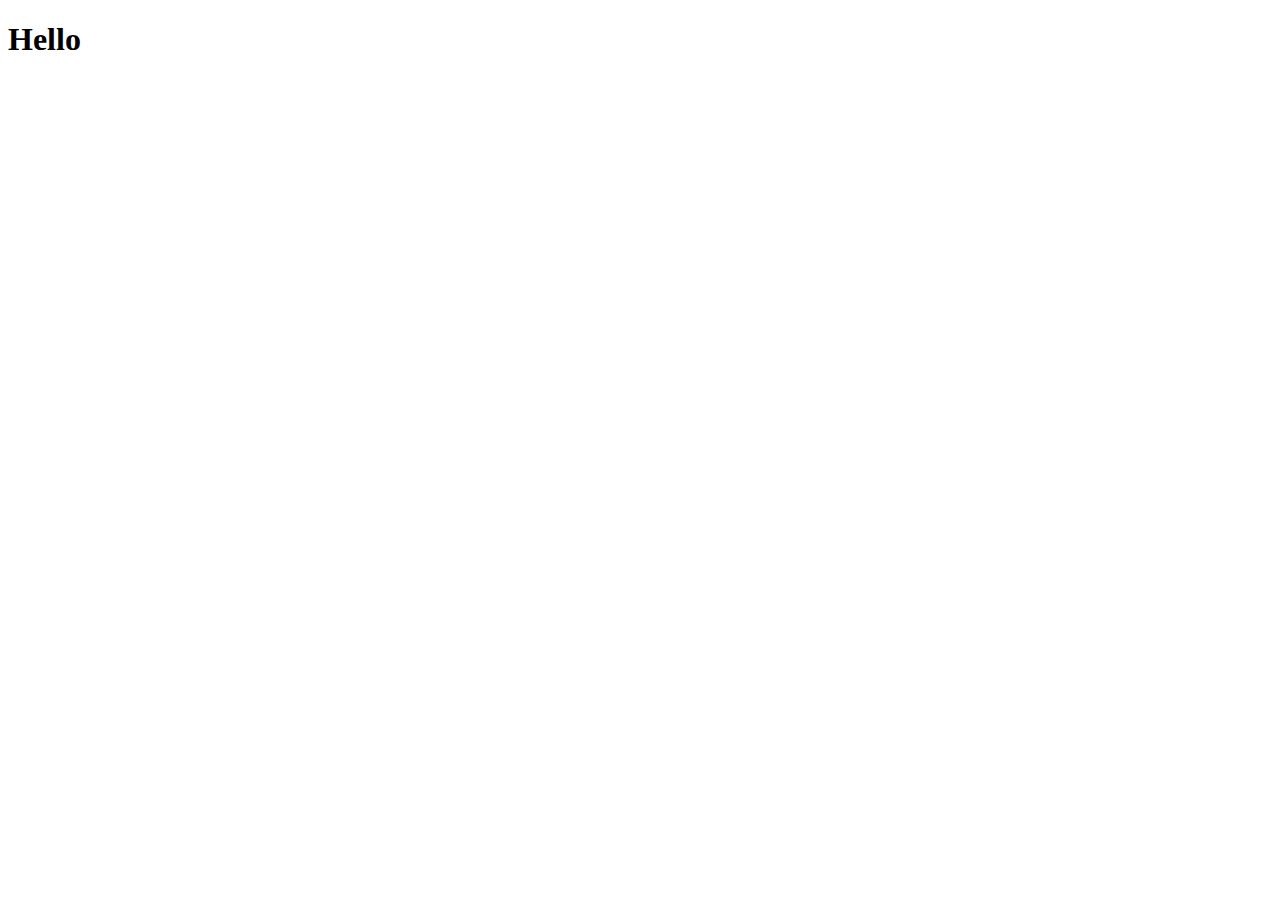
==== index.html @ 55695bc6 "213" ====
<!DOCTYPE html>
<html lang="en">
<head>
    <meta charset="UTF-8">
    <meta name="viewport" content="width=device-width, initial-scale=1.0">
    <meta http-equiv="X-UA-Compatible" content="ie=edge">
    <title>Document</title>
</head>
<body>
    <h1>Hello</h1>
</body>
</html>
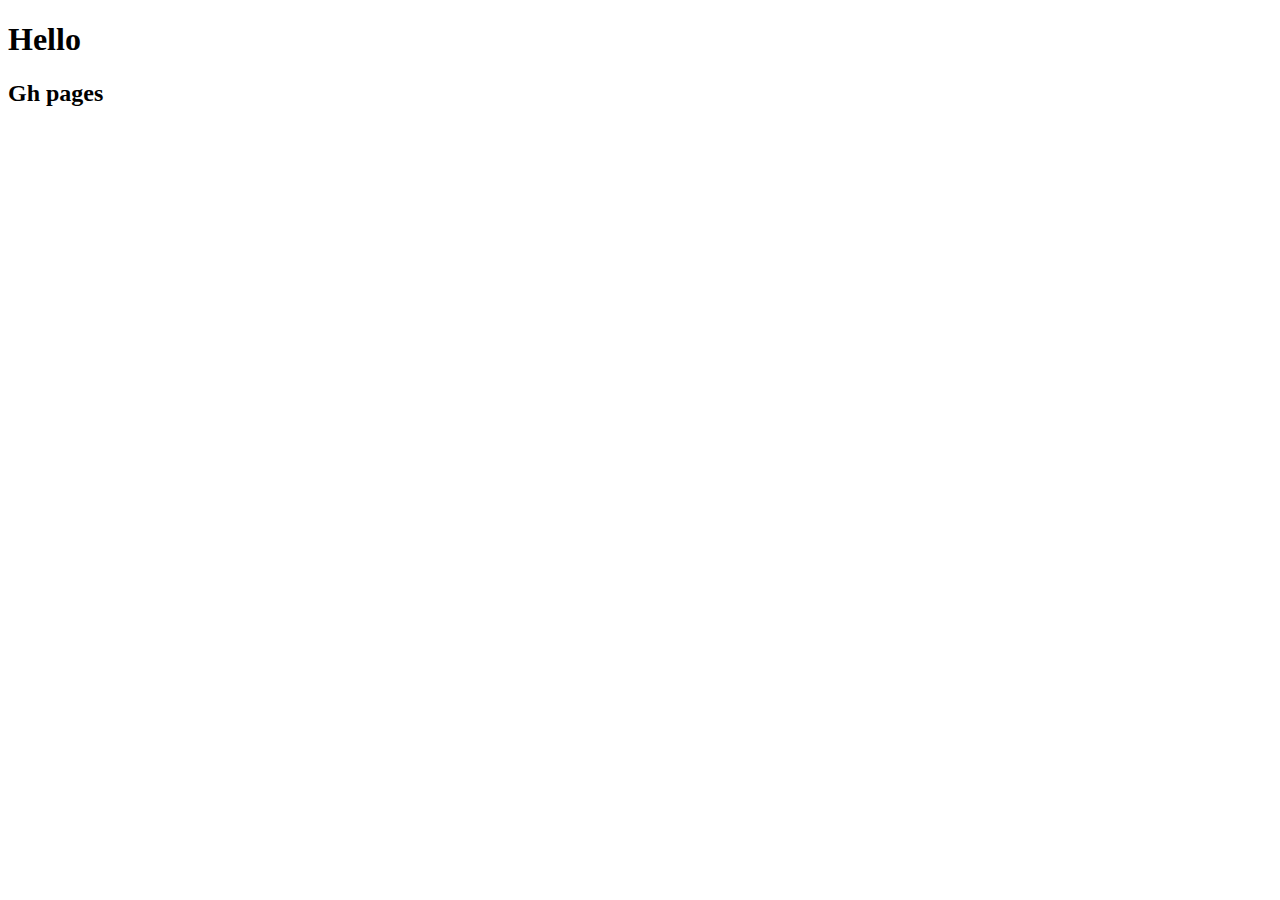
==== commit e4955cae: "213" ====
--- a/index.html
+++ b/index.html
@@ -8,5 +8,6 @@
 </head>
 <body>
     <h1>Hello</h1>
+    <h2>Gh pages</h2>
 </body>
 </html>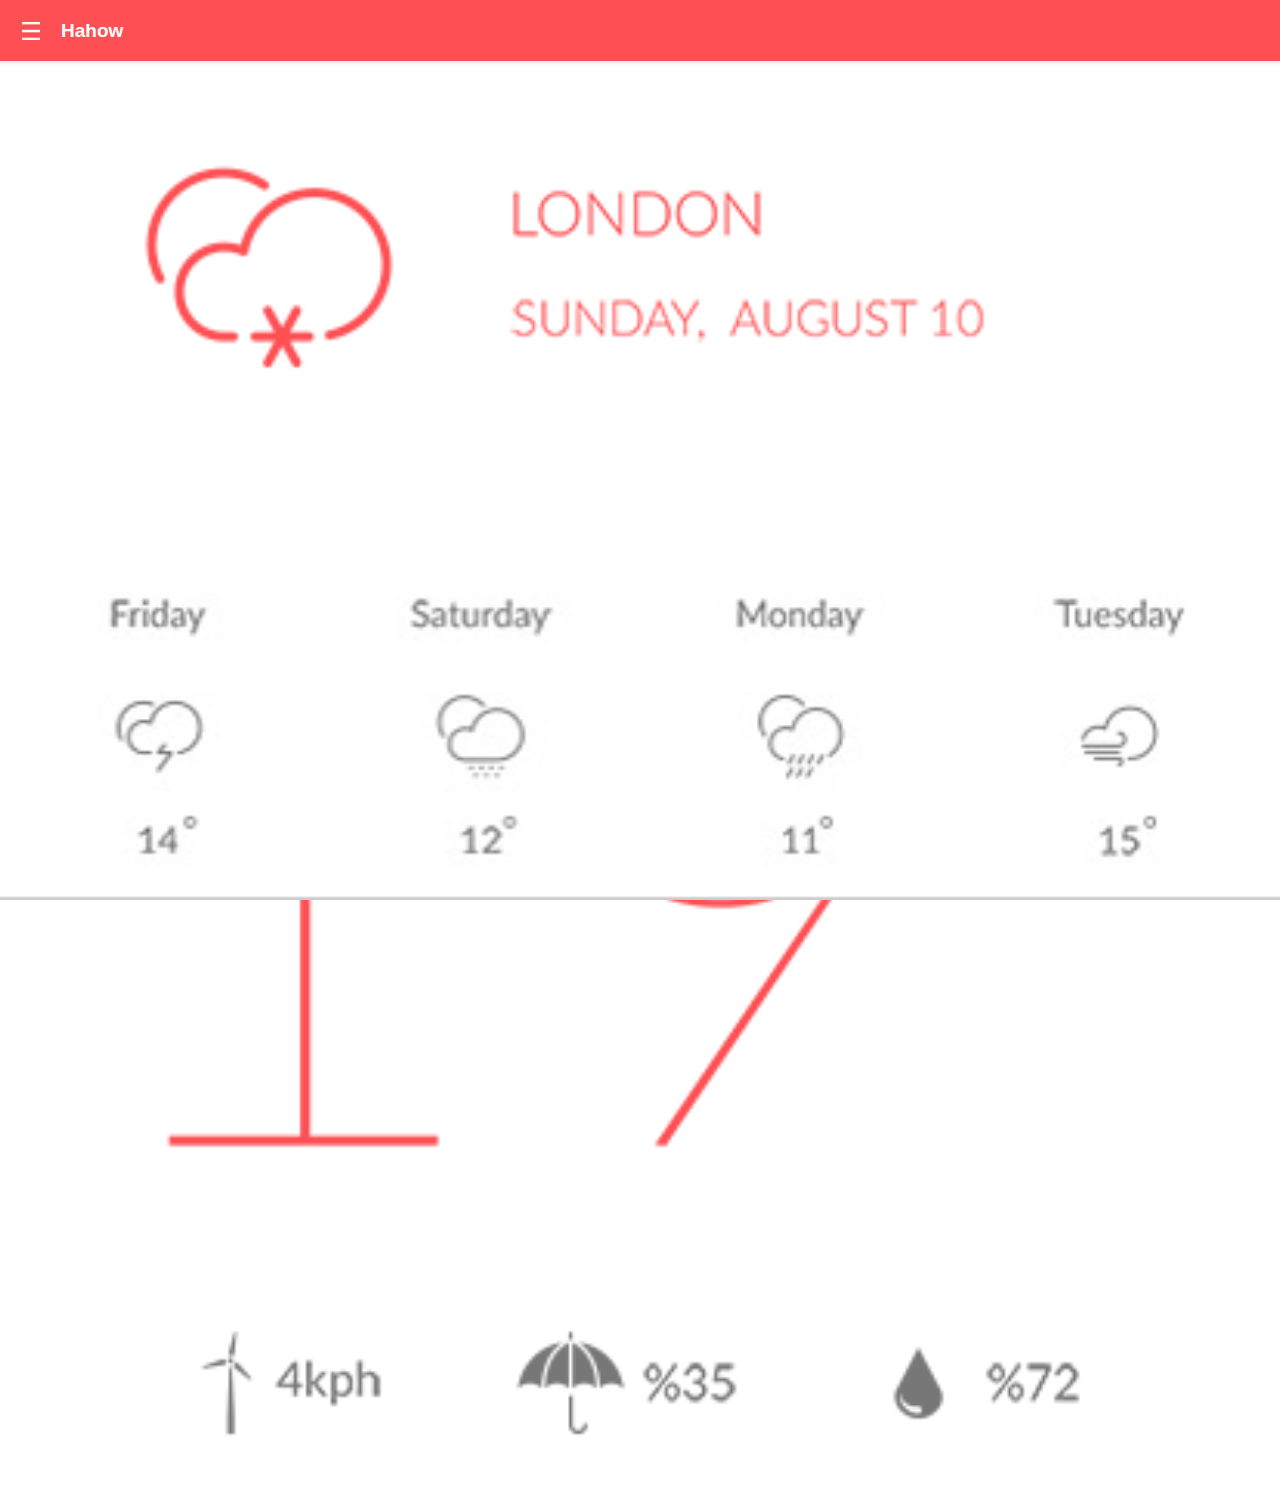
==== commit 675bdc7e: "123" ====
--- a/index.html
+++ b/index.html
@@ -1,13 +1,29 @@
 <!DOCTYPE html>
-<html lang="en">
+<html lang="zh-tw">
 <head>
     <meta charset="UTF-8">
     <meta name="viewport" content="width=device-width, initial-scale=1.0">
     <meta http-equiv="X-UA-Compatible" content="ie=edge">
-    <title>Document</title>
+    <meta property="og:title" content="Hahow 好學校"> <!-- 分享的標題  -->
+    <meta property="og:description" content="Hahow 好學校課程幕資中，RWD課程熱烈招生中"> <!-- 分享的內容敘述 -->
+    <meta property="og:url" content=""> <!-- 分享的網頁連結 -->
+    <meta property="og:image" content="http://www.joostrap.com/images/homepage_multiple_devices.jpg"> <!--分享在FB的縮圖 -->
+    <title>Facebook-mata</title>
+    <link href="css/18-1.css" rel="stylesheet" type="text/css">
 </head>
 <body>
-    <h1>Hello</h1>
-    <h2>Gh pages</h2>
+    <header>
+        <a class="menu" href="javascript:;"></a>
+        <h1>Hahow</h1>
+    </header>
+    <article>
+        <img src="images/content.png" alt="">
+    </article>
+    <footer>
+        <a><img src="images/btn_02.jpg" alt=""></a>
+        <a><img src="images/btn_03.jpg" alt=""></a>
+        <a><img src="images/btn_04.jpg" alt=""></a>
+        <a><img src="images/btn_05.jpg" alt=""></a>
+    </footer>
 </body>
 </html>--- a/css/18-1.css
+++ b/css/18-1.css
@@ -0,0 +1,71 @@
+*{
+	margin:0;
+	padding:0;
+	box-sizing:border-box;
+}
+html,body{ 
+	font-family: "Arial", "Helvetica", "sans-serif";
+    font-size: 18px;
+    width: 100%;
+    height: 100%;
+}
+/*///////////////////////////////////////////////////////////////////////*/
+header{
+    position: fixed;
+    top: 0;
+    left: 0;
+    width: 100%;
+    height: 61px;
+    background-color: #fe5054;
+    z-index: 999;
+}
+header > a.menu{
+    display: block;
+    width: 61px;
+    height: 61px;
+    background-image: url("../images/Menu.png");
+    background-repeat: no-repeat;
+    background-size: 18px 18px;
+    background-position: 50% 50%;
+    float: left
+}
+header > h1{
+    font-size: 19px;
+    color:#fff;
+    line-height: 61px;
+}
+/*///////////////////////////////////////////////////////////////////////*/
+article{
+    width: 100%;
+    height: auto;
+    overflow: hidden;
+    margin-bottom: 123px;
+}
+article > img{
+    display: block;
+    width: 100%;
+    height: auto;
+    margin-top: 61px;
+}
+/*///////////////////////////////////////////////////////////////////////*/
+footer{
+    position: fixed;
+    bottom: 0;
+    left: 0;
+    width: 100%;
+    height: auto;
+    overflow: hidden;
+    z-index: 999;
+}
+footer > a{
+    display: block;
+    width: 25%;
+    height: auto;
+    overflow: hidden;
+    float: left;
+}
+footer > a > img{
+    display: block;
+    width: 100%;
+    height: auto;
+}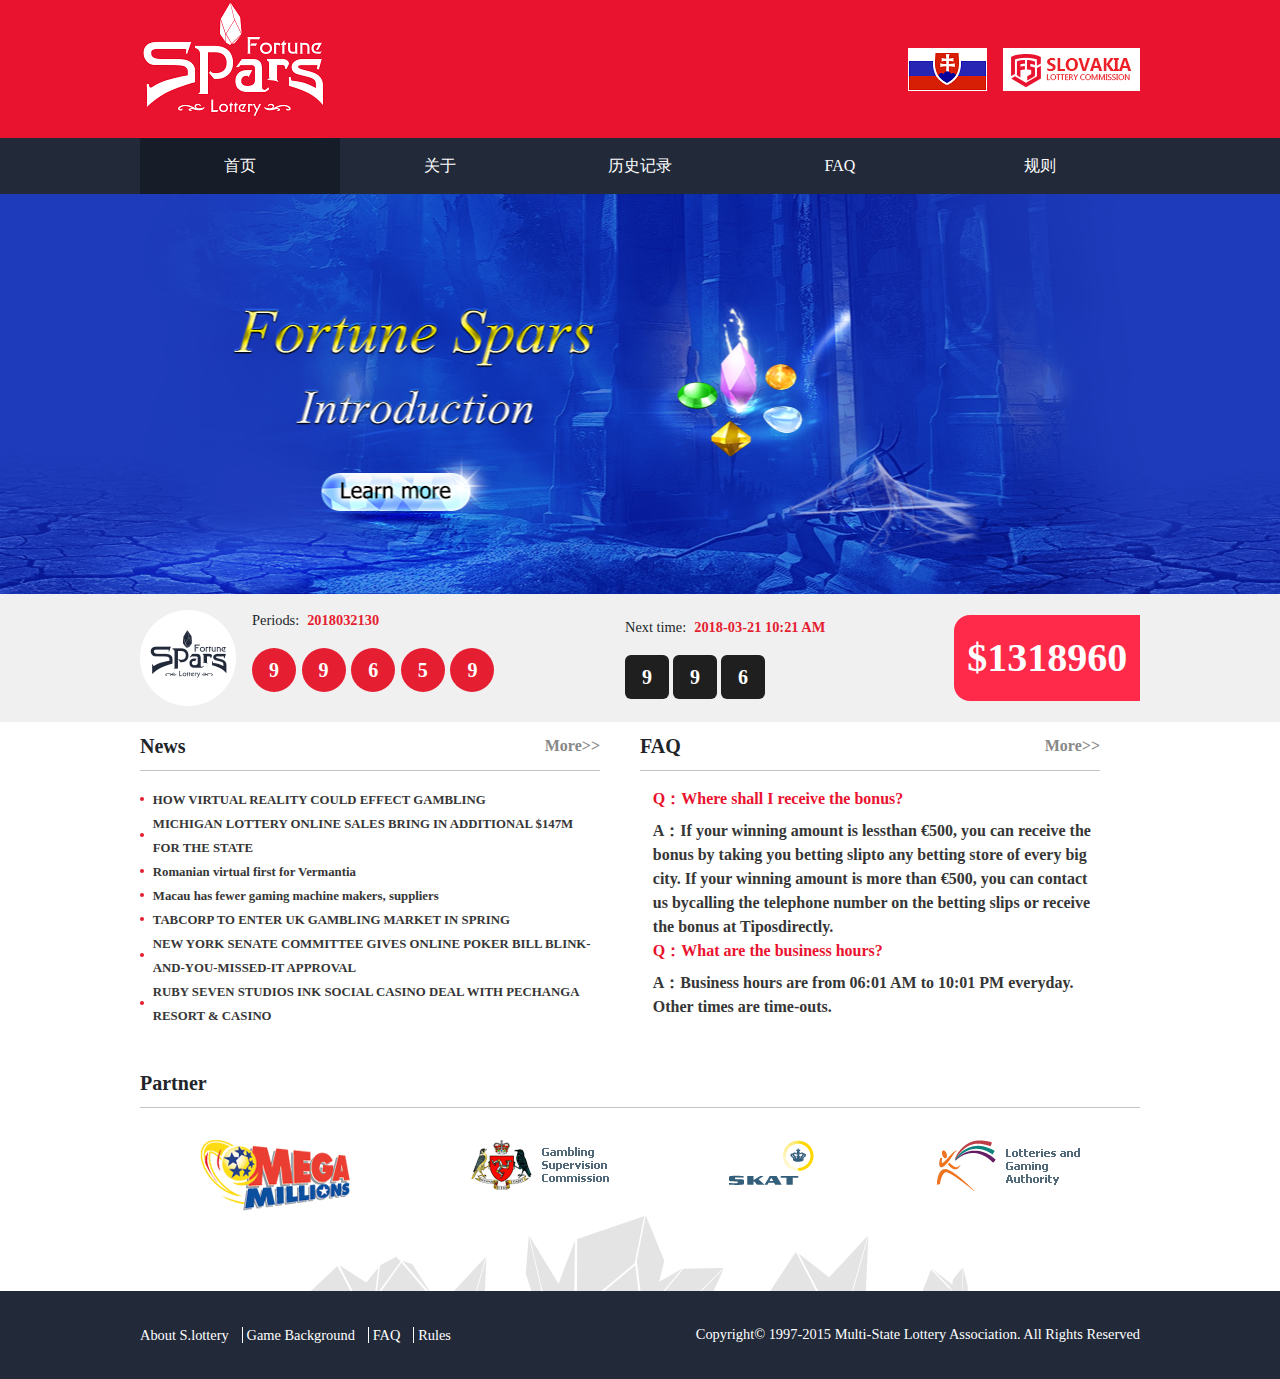
==== commit 20c00553: "123" ====
--- a/index.html
+++ b/index.html
@@ -1,29 +1,155 @@
 <!DOCTYPE html>
-<html lang="zh-tw">
+<html lang="en">
 <head>
-    <meta charset="UTF-8">
-    <meta name="viewport" content="width=device-width, initial-scale=1.0">
-    <meta http-equiv="X-UA-Compatible" content="ie=edge">
-    <meta property="og:title" content="Hahow 好學校"> <!-- 分享的標題  -->
-    <meta property="og:description" content="Hahow 好學校課程幕資中，RWD課程熱烈招生中"> <!-- 分享的內容敘述 -->
-    <meta property="og:url" content=""> <!-- 分享的網頁連結 -->
-    <meta property="og:image" content="http://www.joostrap.com/images/homepage_multiple_devices.jpg"> <!--分享在FB的縮圖 -->
-    <title>Facebook-mata</title>
-    <link href="css/18-1.css" rel="stylesheet" type="text/css">
+	<meta charset="UTF-8">
+	<meta name="viewport" content="width=device-width, initial-scale=1.0">
+	<meta http-equiv="X-UA-Compatible" content="ie=edge">
+	<title>Fortune Spars</title>
+	<link rel="stylesheet" href="./css/reset.css">
+	<link rel="stylesheet" href="./css/bootstrap.min.css">
+	<link rel="stylesheet" href="css/index.css">
+	<script src="./js/lib/jquery-3.1.1.min.js"></script>
+	<!-- <script src="./js/bootstrap.min.js"></script>
+	<script src="./js/popper.min.js"></script> -->
 </head>
 <body>
-    <header>
-        <a class="menu" href="javascript:;"></a>
-        <h1>Hahow</h1>
-    </header>
-    <article>
-        <img src="images/content.png" alt="">
-    </article>
-    <footer>
-        <a><img src="images/btn_02.jpg" alt=""></a>
-        <a><img src="images/btn_03.jpg" alt=""></a>
-        <a><img src="images/btn_04.jpg" alt=""></a>
-        <a><img src="images/btn_05.jpg" alt=""></a>
-    </footer>
+	<!-- ## logo -->
+	<header>
+		<div class="logoWrap">
+			<h1><img class="logo" src="./images/logo.png" alt=""><div id="menu-btn"></div></h1>
+			<ul class="sublogo">
+				<li><img src="./images/country1.png" alt=""></li>
+				<li><img src="./images/country2.png" alt=""></li>
+			</ul>
+		</div>
+	</header>
+	<!-- ## logo -->
+
+	<!-- ## nav -->
+	<nav>
+		<div class="navbarWrap">
+			<a class="active" href="./index.html">首页</a>
+			<a class="" href="./about/index.html">关于</a>
+			<a class="" href="./history.html">历史记录</a>
+			<a class="" href="./faq/index.html">FAQ</a>
+			<a class="" href="./about/rules.html">规则</a>
+		</div>
+	</nav>
+	<!-- ## nav -->
+
+	<!-- ## banner -->
+	<div class="bannerWrap">
+		<!-- <img src="./images/banner.png" alt=""> -->
+	</div>
+	<!-- ## banner -->
+
+	<!-- ## lottery -->
+	<article class="main">
+		<section class="resultBg">
+			<div class="resultLeft">
+				<img src="./images/spars_logo.png" alt="" class="lotteryLogo">
+				<div class="resultLeft-box">
+					<div class="periods">
+						<span>Periods:</span><span class="date">2018032130</span>
+					</div>
+					<!-- <div class="waitResult"></div> -->
+					<div class="historyResult">
+						<ul>
+							<li id="ball1" class="ball">9</li>
+							<li id="ball2" class="ball">9</li>
+							<li id="ball3" class="ball">6</li>
+							<li id="ball4" class="ball">5</li>
+							<li id="ball5" class="ball">9</li>
+						</ul>
+					</div>
+				</div>
+			</div>
+			<div class="resultCenter">
+				<div class="nextTime">
+					<span>Next time:</span><span class="date">2018-03-21 10:21 AM</span>
+				</div>
+				<!-- <div class="waitResult"></div> -->
+				<div class="historyResult">
+					<ul>
+						<li id="ball1" class="nTime">9</li>
+						<li id="ball2" class="nTime">9</li>
+						<li id="ball3" class="nTime">6</li>
+					</ul>
+				</div>
+			</div>
+			<div class="resultRight">
+				<div class="jackpotMoney">
+					<strong>$1318960</strong>
+				</div>
+			</div>
+		</section>
+	</article>
+	<!-- ## lottery -->
+
+	<!-- ## else -->
+	<section class="blockBg">
+		<div class="block1">
+			<div class="tab">
+				<div class="news active">News</div>
+				<div class="faq">Faq</div>
+			</div>
+			<div class="blockInner news show">
+				<div class="title">
+					<h5>News</h5>
+					<a href="./news/index.html" class="more">More>></a>
+				</div>
+				<ul class="blockInner-main news-main py-3">
+					<li><a href="#">HOW VIRTUAL REALITY COULD EFFECT GAMBLING</a></li>
+					<li><a href="#">MICHIGAN LOTTERY ONLINE SALES BRING IN ADDITIONAL $147M FOR THE STATE</a></li>
+					<li><a href="#">Romanian virtual first for Vermantia</a></li>
+					<li><a href="#">Macau has fewer gaming machine makers, suppliers</a></li>
+					<li><a href="#">TABCORP TO ENTER UK GAMBLING MARKET IN SPRING</a></li>
+					<li><a href="#">NEW YORK SENATE COMMITTEE GIVES ONLINE POKER BILL BLINK-AND-YOU-MISSED-IT APPROVAL</a></li>
+					<li><a href="#">RUBY SEVEN STUDIOS INK SOCIAL CASINO DEAL WITH PECHANGA RESORT & CASINO</a></li>
+				</ul>
+			</div>
+			<div class="blockInner faq">
+				<div class="title">
+					<h5>FAQ</h5>
+					<a href="./faq/index.html" class="more">More>></a>
+				</div>
+				<ul class="blockInner-main faq-main py-3">
+					<li>
+						<a class="faq-title" href="#">Q：Where shall I receive the bonus?</a>
+						<a class="fdq-content" href="#">A：If your winning amount is lessthan €500, you can receive the bonus by taking you betting slipto any betting store of every big city. If your winning amount is more than €500, you can contact us bycalling the telephone number on the betting slips or receive the bonus at Tiposdirectly.</a>
+					</li>
+					<li>
+						<a class="faq-title" href="#">Q：What are the business hours?</a>
+						<a class="fdq-content" href="#">A：Business hours are from 06:01 AM to 10:01 PM everyday. Other times are time-outs.</a>
+					</li>
+				</ul>
+			</div>
+		</div>
+		<div class="block2">
+			<h5>Partner</h5>
+			<ul class="partnerWrap">
+				<li><img src="./images/partner01.png" alt=""></li>
+				<li><img src="./images/partner02.png" alt=""></li>
+				<li><img src="./images/partner03.png" alt=""></li>
+				<li><img src="./images/partner04.png" alt=""></li>
+			</ul>
+		</div>
+	</section>
+	<!-- ## else -->
+
+	<!-- ## copyright -->
+	<footer class="footer">
+		<div class="footerWrap">
+			<ul>
+				<li><a href="./about/index.html">About S.lottery</a></li>
+				<li><a href="./about/game.html">Game Background</a></li>
+				<li><a href="./faq/index.html">FAQ</a></li>
+				<li><a href="./about/rules.html">Rules</a></li>
+			</ul>
+			<div class="copyRight">Copyright© 1997-2015 Multi-State Lottery Association. All Rights Reserved</div>
+		</div>
+	</footer>
+	<script src="js/app.js"></script>
+	<!-- ## copyright -->
 </body>
 </html>--- a/css/index.css
+++ b/css/index.css
@@ -0,0 +1,762 @@
+/*=====================================*/
+* {
+  padding: 0;
+  margin: 0; }
+
+html, body {
+  font-family: "Microsoft YaHei";
+  height: 100%; }
+
+body {
+  display: -webkit-box;
+  display: -ms-flexbox;
+  display: flex;
+  -webkit-box-orient: vertical;
+  -webkit-box-direction: normal;
+      -ms-flex-direction: column;
+          flex-direction: column; }
+
+.datepicker {
+  background: transparent;
+  border-radius: 4px;
+  border: none;
+  font-size: .75rem;
+  font-weight: bold;
+  width: 106px;
+  background-image: url("../images/cxcalendar.png");
+  background-repeat: no-repeat;
+  background-position: 0 center;
+  background-size: 14px;
+  padding-left: 1.2rem;
+  position: relative; }
+
+.cxcalendar_ft {
+  display: none; }
+
+header {
+  width: 100%;
+  background: #EA132F;
+  overflow: hidden;
+  -webkit-box-flex: 0;
+      -ms-flex: 0 0 auto;
+          flex: 0 0 auto; }
+  header .logoWrap {
+    max-width: 1000px;
+    margin: 0 auto;
+    display: -webkit-box;
+    display: -ms-flexbox;
+    display: flex;
+    -webkit-box-pack: justify;
+        -ms-flex-pack: justify;
+            justify-content: space-between;
+    -webkit-box-align: center;
+        -ms-flex-align: center;
+            align-items: center; }
+    header .logoWrap h1 {
+      margin-bottom: 0; }
+      header .logoWrap h1 .logo {
+        width: 185px;
+        height: 138px; }
+    header .logoWrap .sublogo {
+      margin-bottom: 0;
+      font-size: 0; }
+      header .logoWrap .sublogo li {
+        display: inline-block; }
+        header .logoWrap .sublogo li:nth-child(1) {
+          margin-right: 1rem; }
+
+nav {
+  width: 100%;
+  background: #222A3A;
+  -webkit-box-flex: 0;
+      -ms-flex: 0 0 auto;
+          flex: 0 0 auto; }
+  nav .navbarWrap {
+    max-width: 1000px;
+    margin: 0 auto;
+    font-size: 0; }
+    nav .navbarWrap a {
+      width: calc(100% / 5);
+      display: inline-block;
+      font-size: 1rem;
+      text-align: center;
+      line-height: 3.5rem;
+      color: #fff; }
+      nav .navbarWrap a.active {
+        background-color: #171D28; }
+      nav .navbarWrap a:hover {
+        text-decoration: none; }
+
+.bannerWrap {
+  width: 100%;
+  height: 400px;
+  background-image: url("/images/banner.png");
+  background-size: cover;
+  background-position: center center;
+  overflow: hidden;
+  -webkit-box-flex: 0;
+      -ms-flex: 0 0 auto;
+          flex: 0 0 auto; }
+  .bannerWrap img {
+    width: 100%; }
+
+article {
+  width: 100%;
+  height: auto;
+  overflow: hidden;
+  background-image: url("../images/mainBg.png");
+  background-repeat: no-repeat;
+  background-position: center bottom;
+  background-color: #fff;
+  -webkit-box-flex: 1;
+      -ms-flex: 1 0 auto;
+          flex: 1 0 auto; }
+  article.lotteryAbout-main {
+    min-height: 700px; }
+  article.main {
+    background-color: #F0F0F0;
+    background-image: none; }
+  article .resultBg {
+    max-width: 1000px;
+    margin: 0 auto;
+    display: -webkit-box;
+    display: -ms-flexbox;
+    display: flex;
+    -webkit-box-pack: justify;
+        -ms-flex-pack: justify;
+            justify-content: space-between;
+    -webkit-box-align: center;
+        -ms-flex-align: center;
+            align-items: center;
+    padding: 1rem 0; }
+    article .resultBg .resultLeft {
+      display: -webkit-box;
+      display: -ms-flexbox;
+      display: flex; }
+      article .resultBg .resultLeft .lotteryLogo {
+        width: 96px;
+        height: 96px;
+        margin-right: 1rem; }
+      article .resultBg .resultLeft .resultLeft-box .periods {
+        font-size: 0.9rem;
+        margin-bottom: 1rem; }
+        article .resultBg .resultLeft .resultLeft-box .periods .date {
+          margin-left: .5rem;
+          color: #e51e31;
+          font-weight: bold; }
+      article .resultBg .resultLeft .resultLeft-box .historyResult ul {
+        margin-bottom: 0; }
+        article .resultBg .resultLeft .resultLeft-box .historyResult ul li {
+          display: inline-block;
+          margin-right: .1rem; }
+          article .resultBg .resultLeft .resultLeft-box .historyResult ul li.ball {
+            background: #e51e31;
+            border-radius: 50%;
+            text-align: center;
+            font-weight: bold;
+            color: #fff;
+            width: 44px;
+            height: 44px;
+            font-size: 1.25rem;
+            line-height: 44px; }
+    article .resultBg .resultCenter .nextTime {
+      margin-bottom: 1rem;
+      font-size: .9rem; }
+      article .resultBg .resultCenter .nextTime .date {
+        margin-left: .5rem;
+        color: #e51e31;
+        font-weight: bold; }
+    article .resultBg .resultCenter .historyResult ul {
+      margin-bottom: 0; }
+      article .resultBg .resultCenter .historyResult ul li {
+        display: inline-block;
+        width: 44px;
+        height: 44px;
+        text-align: center;
+        line-height: 44px;
+        font-size: 1.25rem;
+        font-weight: bold;
+        border-radius: 6px; }
+        article .resultBg .resultCenter .historyResult ul li.nTime {
+          background-color: #1f1f1f;
+          color: #fff; }
+    article .resultBg .resultRight .jackpotMoney {
+      background: #FF2A49;
+      font-weight: bold;
+      font-size: 2.5rem;
+      color: #fff;
+      padding: .8rem;
+      border-radius: 1rem 0 0px 1rem; }
+  article.lotteryFaq-main .lotteryFaq-title {
+    max-width: 1000px;
+    margin: 0 auto;
+    font-weight: bold;
+    padding: .75rem 0rem;
+    font-size: 1.25rem;
+    border-bottom: 1px solid #c3c3c3; }
+  article.lotteryFaq-main .lotteryFaq {
+    max-width: 1000px;
+    margin: 0 auto;
+    padding: 1rem 0 3rem 0;
+    display: -webkit-box;
+    display: -ms-flexbox;
+    display: flex;
+    -webkit-box-pack: justify;
+        -ms-flex-pack: justify;
+            justify-content: space-between; }
+    article.lotteryFaq-main .lotteryFaq .lotteryFaq-left {
+      width: 307px; }
+      article.lotteryFaq-main .lotteryFaq .lotteryFaq-left .lotteryFaq-list {
+        width: 100%;
+        background: #e2e2e2;
+        padding: 1rem 1.75rem;
+        border: 1px solid #ccc;
+        margin: 1rem 0; }
+        article.lotteryFaq-main .lotteryFaq .lotteryFaq-left .lotteryFaq-list ul li {
+          margin-top: .5rem;
+          margin-bottom: .5rem; }
+          article.lotteryFaq-main .lotteryFaq .lotteryFaq-left .lotteryFaq-list ul li a {
+            color: #4c4c4c;
+            font-size: .9rem; }
+            article.lotteryFaq-main .lotteryFaq .lotteryFaq-left .lotteryFaq-list ul li a:hover {
+              color: red; }
+    article.lotteryFaq-main .lotteryFaq .lotteryFaq-right {
+      width: 678px; }
+      article.lotteryFaq-main .lotteryFaq .lotteryFaq-right .lotteryFaq-content {
+        padding: 0rem 1.75rem;
+        margin: 1rem 0; }
+        article.lotteryFaq-main .lotteryFaq .lotteryFaq-right .lotteryFaq-content ul li {
+          border-bottom: 1px solid #dcdcdc;
+          padding: 1rem 0; }
+          article.lotteryFaq-main .lotteryFaq .lotteryFaq-right .lotteryFaq-content ul li strong {
+            display: inline-block;
+            margin-bottom: 1rem; }
+  article .lotteryAbout {
+    max-width: 1000px;
+    margin: 0 auto;
+    padding: 1rem 0 3rem 0;
+    display: -webkit-box;
+    display: -ms-flexbox;
+    display: flex;
+    -webkit-box-pack: justify;
+        -ms-flex-pack: justify;
+            justify-content: space-between; }
+    article .lotteryAbout .lotteryAbout-left {
+      width: 678px; }
+      article .lotteryAbout .lotteryAbout-left .title {
+        font-weight: bold;
+        padding: .75rem 0rem;
+        font-size: 1.25rem;
+        border-bottom: 1px solid #c3c3c3; }
+      article .lotteryAbout .lotteryAbout-left .lotteryAbout-box {
+        border-bottom: 1px solid #c3c3c3;
+        padding-top: 1rem;
+        padding-bottom: 3rem; }
+        article .lotteryAbout .lotteryAbout-left .lotteryAbout-box .lotteryRules-list li {
+          font-size: .8rem; }
+          article .lotteryAbout .lotteryAbout-left .lotteryAbout-box .lotteryRules-list li strong {
+            display: block;
+            margin-top: .75rem;
+            margin-bottom: .75rem; }
+          article .lotteryAbout .lotteryAbout-left .lotteryAbout-box .lotteryRules-list li div {
+            margin-top: .75rem;
+            margin-bottom: .75rem; }
+        article .lotteryAbout .lotteryAbout-left .lotteryAbout-box table {
+          font-size: .8rem; }
+    article .lotteryAbout .lotteryAbout-right {
+      width: 307px; }
+      article .lotteryAbout .lotteryAbout-right .title {
+        font-weight: bold;
+        padding: .75rem 0rem;
+        border-bottom: 1px solid #c3c3c3;
+        font-size: 1.25rem; }
+        article .lotteryAbout .lotteryAbout-right .title h4 {
+          font-weight: bold;
+          margin-bottom: 0;
+          font-size: 1.25rem; }
+  article .lotteryHistory {
+    max-width: 1000px;
+    margin: 0 auto;
+    padding: 1rem 0;
+    display: -webkit-box;
+    display: -ms-flexbox;
+    display: flex;
+    -webkit-box-pack: justify;
+        -ms-flex-pack: justify;
+            justify-content: space-between; }
+    article .lotteryHistory .lotteryHistory-left {
+      width: 678px; }
+      article .lotteryHistory .lotteryHistory-left .title {
+        font-weight: bold;
+        padding: .75rem 0rem;
+        font-size: 1.25rem; }
+      article .lotteryHistory .lotteryHistory-left .lotteryResults-box {
+        width: 100%;
+        background: #e2e2e2;
+        padding: 1rem;
+        border: 1px solid #ccc;
+        margin: 1rem 0; }
+        article .lotteryHistory .lotteryHistory-left .lotteryResults-box .line {
+          width: 100%;
+          height: 1px;
+          background-color: #d4d4d4;
+          margin: 2rem 0; }
+        article .lotteryHistory .lotteryHistory-left .lotteryResults-box span {
+          font-size: .8rem; }
+          article .lotteryHistory .lotteryHistory-left .lotteryResults-box span.date {
+            color: #e51e31;
+            font-weight: bold;
+            margin-left: .5rem; }
+        article .lotteryHistory .lotteryHistory-left .lotteryResults-box ul {
+          margin: 2.5rem 0;
+          text-align: center; }
+          article .lotteryHistory .lotteryHistory-left .lotteryResults-box ul li {
+            display: inline-block;
+            width: 65px;
+            height: 65px;
+            line-height: 65px;
+            text-align: center;
+            font-weight: bold;
+            font-size: 1.75rem;
+            color: #fff;
+            background-color: #e51e31;
+            border-radius: 50%;
+            margin-right: 1rem; }
+            article .lotteryHistory .lotteryHistory-left .lotteryResults-box ul li:last-child {
+              margin-right: 0; }
+        article .lotteryHistory .lotteryHistory-left .lotteryResults-box .lotteryResults-form .form-group {
+          font-size: 0;
+          display: -webkit-box;
+          display: -ms-flexbox;
+          display: flex;
+          margin-bottom: 0;
+          -webkit-box-pack: center;
+              -ms-flex-pack: center;
+                  justify-content: center; }
+          article .lotteryHistory .lotteryHistory-left .lotteryResults-box .lotteryResults-form .form-group #draw-numbers {
+            font-size: 1rem;
+            padding-left: .75rem; }
+          article .lotteryHistory .lotteryHistory-left .lotteryResults-box .lotteryResults-form .form-group .btn-search {
+            background: #e51e31;
+            color: #fff;
+            border-radius: 0; }
+        article .lotteryHistory .lotteryHistory-left .lotteryResults-box .lotteryResults-table .lotteryResults-date {
+          display: -webkit-box;
+          display: -ms-flexbox;
+          display: flex;
+          -webkit-box-pack: justify;
+              -ms-flex-pack: justify;
+                  justify-content: space-between;
+          margin: 1rem 0; }
+          article .lotteryHistory .lotteryHistory-left .lotteryResults-box .lotteryResults-table .lotteryResults-date .page span:nth-child(1) {
+            font-weight: bold; }
+          article .lotteryHistory .lotteryHistory-left .lotteryResults-box .lotteryResults-table .lotteryResults-date .page span:nth-child(2) {
+            color: #888; }
+        article .lotteryHistory .lotteryHistory-left .lotteryResults-box .lotteryResults-table table {
+          background: #fff;
+          text-align: center;
+          border: 1px solid #adadad; }
+          article .lotteryHistory .lotteryHistory-left .lotteryResults-box .lotteryResults-table table thead {
+            background-color: #d4d4d4; }
+            article .lotteryHistory .lotteryHistory-left .lotteryResults-box .lotteryResults-table table thead tr th {
+              border: 1px solid #adadad;
+              font-weight: bold; }
+          article .lotteryHistory .lotteryHistory-left .lotteryResults-box .lotteryResults-table table tbody tr td {
+            border: 1px solid #adadad;
+            height: 100%; }
+            article .lotteryHistory .lotteryHistory-left .lotteryResults-box .lotteryResults-table table tbody tr td span {
+              width: 25px;
+              height: 25px;
+              text-align: center;
+              line-height: 25px;
+              color: #fff;
+              background-color: #888;
+              border-radius: 50%;
+              display: inline-block; }
+        article .lotteryHistory .lotteryHistory-left .lotteryResults-box .lotteryResults-table .pagnation-group {
+          margin: 2.25rem 0; }
+          article .lotteryHistory .lotteryHistory-left .lotteryResults-box .lotteryResults-table .pagnation-group .btn {
+            border-radius: 0;
+            color: #fff;
+            width: 160px;
+            padding: .75rem 0; }
+            article .lotteryHistory .lotteryHistory-left .lotteryResults-box .lotteryResults-table .pagnation-group .btn.prev {
+              background-color: #0c0c0c; }
+            article .lotteryHistory .lotteryHistory-left .lotteryResults-box .lotteryResults-table .pagnation-group .btn.next {
+              background-color: #e51e31; }
+    article .lotteryHistory .lotteryHistory-right {
+      width: 307px; }
+      article .lotteryHistory .lotteryHistory-right .title {
+        font-weight: bold;
+        padding: .75rem 0rem;
+        border-bottom: 1px solid #c3c3c3;
+        font-size: 1.25rem; }
+        article .lotteryHistory .lotteryHistory-right .title h4 {
+          font-weight: bold;
+          margin-bottom: 0;
+          font-size: 1.25rem; }
+      article .lotteryHistory .lotteryHistory-right .countdown .countdown-box {
+        width: 100%;
+        background: #e2e2e2;
+        padding: 1rem 1.75rem;
+        border: 1px solid #ccc;
+        height: 122px;
+        margin: 1rem 0; }
+        article .lotteryHistory .lotteryHistory-right .countdown .countdown-box .countdown-sub span {
+          font-size: .8rem; }
+          article .lotteryHistory .lotteryHistory-right .countdown .countdown-box .countdown-sub span.date {
+            color: #e51e31;
+            font-weight: bold;
+            margin-left: .5rem; }
+        article .lotteryHistory .lotteryHistory-right .countdown .countdown-box .countdown-time span {
+          background-color: #1f1f1f;
+          color: #fff;
+          display: inline-block;
+          width: 44px;
+          height: 44px;
+          text-align: center;
+          line-height: 44px;
+          font-size: 1.25rem;
+          font-weight: bold;
+          border-radius: 6px;
+          margin-right: .75rem; }
+          article .lotteryHistory .lotteryHistory-right .countdown .countdown-box .countdown-time span:last-child {
+            margin-right: 0; }
+      article .lotteryHistory .lotteryHistory-right .trendCart {
+        width: 100%;
+        position: relative; }
+        article .lotteryHistory .lotteryHistory-right .trendCart .title {
+          display: -webkit-box;
+          display: -ms-flexbox;
+          display: flex;
+          -webkit-box-pack: justify;
+              -ms-flex-pack: justify;
+                  justify-content: space-between;
+          position: relative; }
+        article .lotteryHistory .lotteryHistory-right .trendCart .trendCart-box {
+          background: #e2e2e2;
+          padding: 1rem;
+          border: 1px solid #ccc;
+          margin: 1rem 0;
+          max-height: 420px;
+          overflow-y: auto; }
+          article .lotteryHistory .lotteryHistory-right .trendCart .trendCart-box .lotteryBall-list li {
+            margin-bottom: 0.8rem; }
+            article .lotteryHistory .lotteryHistory-right .trendCart .trendCart-box .lotteryBall-list li span {
+              display: inline-block;
+              font-weight: bold; }
+            article .lotteryHistory .lotteryHistory-right .trendCart .trendCart-box .lotteryBall-list li .lotteryBall-num {
+              border: 1px solid #a9a9a9;
+              background: #f5f5f5;
+              color: #464646;
+              border-radius: 50%;
+              width: 28px;
+              height: 28px;
+              text-align: center;
+              line-height: 28px;
+              -webkit-box-shadow: 1px 1px 3px rgba(0, 0, 0, 0.25);
+                      box-shadow: 1px 1px 3px rgba(0, 0, 0, 0.25);
+              margin-right: .75rem; }
+
+.blockBg {
+  background-color: #fff; }
+  .blockBg .block1 {
+    max-width: 1000px;
+    margin: 0 auto;
+    display: -webkit-box;
+    display: -ms-flexbox;
+    display: flex; }
+    .blockBg .block1 .blockInner {
+      -ms-flex-preferred-size: 50%;
+          flex-basis: 50%;
+      padding: 0 2.5rem 0 0; }
+      .blockBg .block1 .blockInner .title {
+        font-weight: bold;
+        padding: .75rem 0rem;
+        border-bottom: 1px solid #c3c3c3;
+        display: -webkit-box;
+        display: -ms-flexbox;
+        display: flex;
+        -webkit-box-pack: justify;
+            -ms-flex-pack: justify;
+                justify-content: space-between; }
+        .blockBg .block1 .blockInner .title h5 {
+          font-weight: bold;
+          margin-bottom: 0; }
+        .blockBg .block1 .blockInner .title .more {
+          color: #888; }
+      .blockBg .block1 .blockInner .news-main li {
+        padding-left: .8rem;
+        position: relative; }
+        .blockBg .block1 .blockInner .news-main li:before {
+          content: '';
+          position: absolute;
+          top: 50%;
+          left: 0;
+          -webkit-transform: translateY(-50%);
+                  transform: translateY(-50%);
+          width: 4px;
+          height: 4px;
+          border-radius: 50%;
+          background-color: #e51e31; }
+        .blockBg .block1 .blockInner .news-main li a {
+          color: #363636;
+          font-weight: bold;
+          font-size: .8rem; }
+          .blockBg .block1 .blockInner .news-main li a:hover {
+            text-decoration: none; }
+      .blockBg .block1 .blockInner .faq-main li {
+        padding-left: .8rem;
+        position: relative; }
+        .blockBg .block1 .blockInner .faq-main li a {
+          color: #363636;
+          font-weight: bold;
+          display: block;
+          font-size: 1rem; }
+          .blockBg .block1 .blockInner .faq-main li a.faq-title {
+            color: #EA132F;
+            margin-bottom: .5rem; }
+          .blockBg .block1 .blockInner .faq-main li a:hover {
+            text-decoration: none; }
+  .blockBg .block2 {
+    max-width: 1000px;
+    margin: 0 auto;
+    background-image: url("../images/mainBg.png");
+    background-repeat: no-repeat;
+    background-position: center bottom; }
+    .blockBg .block2 h5 {
+      font-weight: bold;
+      padding: .75rem 0rem;
+      border-bottom: 1px solid #c3c3c3;
+      margin-bottom: 0; }
+    .blockBg .block2 .partnerWrap {
+      display: -webkit-box;
+      display: -ms-flexbox;
+      display: flex;
+      -ms-flex-pack: distribute;
+          justify-content: space-around;
+      margin-bottom: 0; }
+      .blockBg .block2 .partnerWrap li {
+        padding: 2rem 0 5rem 0;
+        display: inline-block; }
+        .blockBg .block2 .partnerWrap li img {
+          max-width: 100%;
+          height: auto; }
+
+#menu-btn {
+  display: none; }
+
+.tab {
+  display: none; }
+
+footer {
+  width: 100%;
+  padding: 2rem 0;
+  -webkit-box-flex: 0;
+      -ms-flex: 0 0 auto;
+          flex: 0 0 auto;
+  height: auto;
+  background: #222A3A;
+  overflow: hidden; }
+  footer .footerWrap {
+    max-width: 1000px;
+    display: -webkit-box;
+    display: -ms-flexbox;
+    display: flex;
+    margin: 0 auto;
+    -webkit-box-pack: justify;
+        -ms-flex-pack: justify;
+            justify-content: space-between;
+    -webkit-box-align: center;
+        -ms-flex-align: center;
+            align-items: center; }
+    footer .footerWrap ul {
+      margin-bottom: 0; }
+      footer .footerWrap ul li {
+        display: inline-block; }
+        footer .footerWrap ul li:last-child a {
+          border-right: 0; }
+        footer .footerWrap ul li a {
+          padding-right: .8rem;
+          color: #fff;
+          font-size: .9rem;
+          border-right: 1px solid #fff; }
+          footer .footerWrap ul li a:hover {
+            text-decoration: none; }
+    footer .footerWrap .copyRight {
+      color: #fff;
+      font-size: .9rem; }
+
+@media (max-width: 900px) {
+  .blockBg .block1 .blockInner {
+    padding-right: 1rem;
+    padding-left: 1rem; }
+  footer .footerWrap .copyRight {
+    font-size: 0.6rem; }
+  footer .footerWrap ul li a {
+    font-size: 0.6rem; } }
+
+@media (max-width: 768.98px) {
+  .bannerWrap {
+    height: 360px; }
+  article .resultBg {
+    -ms-flex-wrap: wrap;
+        flex-wrap: wrap; }
+  article .resultCenter {
+    height: 96px; }
+  article .resultBg .resultRight {
+    width: 100%; }
+  article .resultBg .resultRight .jackpotMoney {
+    border-radius: 0;
+    text-align: center; }
+  .blockBg .block2 .partnerWrap li {
+    padding: 2rem 0 3rem 0; } }
+
+@media (max-width: 590px) {
+  .bannerWrap {
+    height: 280px; }
+  article.main {
+    -webkit-box-flex: 0;
+        -ms-flex: 0 0 auto;
+            flex: 0 0 auto; }
+  article .resultBg {
+    -webkit-box-pack: center;
+        -ms-flex-pack: center;
+            justify-content: center;
+    padding: 0; }
+  article .resultBg .resultLeft {
+    width: 60%;
+    padding: .6rem 0;
+    height: 96px; }
+  article .resultBg .resultLeft .lotteryLogo {
+    width: 74px;
+    height: 74px; }
+  article .resultBg .resultLeft .resultLeft-box .periods {
+    font-size: .8rem; }
+  .nextTime span {
+    font-size: 0.8rem; }
+  article .resultBg .resultLeft .resultLeft-box .historyResult ul li.ball {
+    width: 36px;
+    height: 36px;
+    line-height: 36px;
+    font-size: 1rem;
+    margin-right: 0; }
+  article .resultBg .resultCenter .historyResult ul li {
+    width: 36px;
+    height: 36px;
+    line-height: 36px;
+    font-size: 1rem;
+    margin-right: 0; }
+  article .resultBg .resultRight .jackpotMoney {
+    font-size: 2rem;
+    padding: .6rem; }
+  article .resultCenter {
+    width: 40%;
+    padding: .6rem 0; }
+  .blockBg .block2 .partnerWrap {
+    -webkit-box-pack: center;
+        -ms-flex-pack: center;
+            justify-content: center;
+    -webkit-box-align: center;
+        -ms-flex-align: center;
+            align-items: center; }
+  .blockBg .block2 .partnerWrap li {
+    padding: .6rem;
+    width: 50%;
+    text-align: center; }
+  .blockBg .block1 .blockInner .title a {
+    font-size: .8rem; }
+  .blockBg .block1 .blockInner .title h5 {
+    font-size: 1rem; }
+  .blockBg .block1 .blockInner .news-main li a {
+    font-size: .8rem; }
+  .blockBg .block1 .blockInner .faq-main li a {
+    font-size: 0.8rem; }
+  footer {
+    padding: 1rem; }
+  footer .footerWrap {
+    -ms-flex-wrap: wrap;
+        flex-wrap: wrap; }
+  footer .footerWrap ul {
+    width: 100%; } }
+
+@media (max-width: 420px) {
+  header .logoWrap h1 {
+    padding: .25rem;
+    width: 100%;
+    position: relative; }
+    header .logoWrap h1 #menu-btn {
+      background-image: url("/images/menu.jpg");
+      width: 38px;
+      height: 38px;
+      display: block;
+      position: absolute;
+      top: 6px;
+      right: 6px;
+      background-size: cover;
+      background-position: center center; }
+    header .logoWrap h1 .logo {
+      width: 120px;
+      height: auto; }
+  .sublogo {
+    display: none; }
+  nav .navbarWrap {
+    height: 0;
+    -webkit-transition: height .3s linear;
+    transition: height .3s linear; }
+  nav .navbarWrap.show {
+    height: 200px; }
+  nav .navbarWrap a {
+    width: 100%;
+    line-height: 2.5rem; }
+  .bannerWrap {
+    height: 200px; }
+  article .resultBg .resultLeft {
+    width: 100%;
+    -webkit-box-pack: center;
+        -ms-flex-pack: center;
+            justify-content: center;
+    height: auto; }
+  article .resultCenter {
+    width: 100%;
+    -webkit-box-pack: center;
+        -ms-flex-pack: center;
+            justify-content: center;
+    display: -webkit-box;
+    display: -ms-flexbox;
+    display: flex;
+    -webkit-box-orient: vertical;
+    -webkit-box-direction: normal;
+        -ms-flex-direction: column;
+            flex-direction: column;
+    -webkit-box-align: center;
+        -ms-flex-align: center;
+            align-items: center;
+    height: auto; }
+  article .resultBg .resultRight .jackpotMoney {
+    font-size: 1.6rem;
+    padding: .3rem; }
+  .tab {
+    width: 100%;
+    background-color: #f0f0f0;
+    display: -webkit-box;
+    display: -ms-flexbox;
+    display: flex; }
+    .tab div {
+      width: 50%;
+      display: inline-block;
+      text-align: center;
+      padding: .75rem;
+      font-weight: bold;
+      color: #1a1a1a; }
+      .tab div.active {
+        background-color: #d7d7d7; }
+  .blockBg .block1 {
+    -ms-flex-wrap: wrap;
+        flex-wrap: wrap; }
+  .blockBg .block1 .blockInner {
+    -ms-flex-preferred-size: 100%;
+        flex-basis: 100%;
+    display: none; }
+  .blockBg .block1 .blockInner.show {
+    display: block; } }
